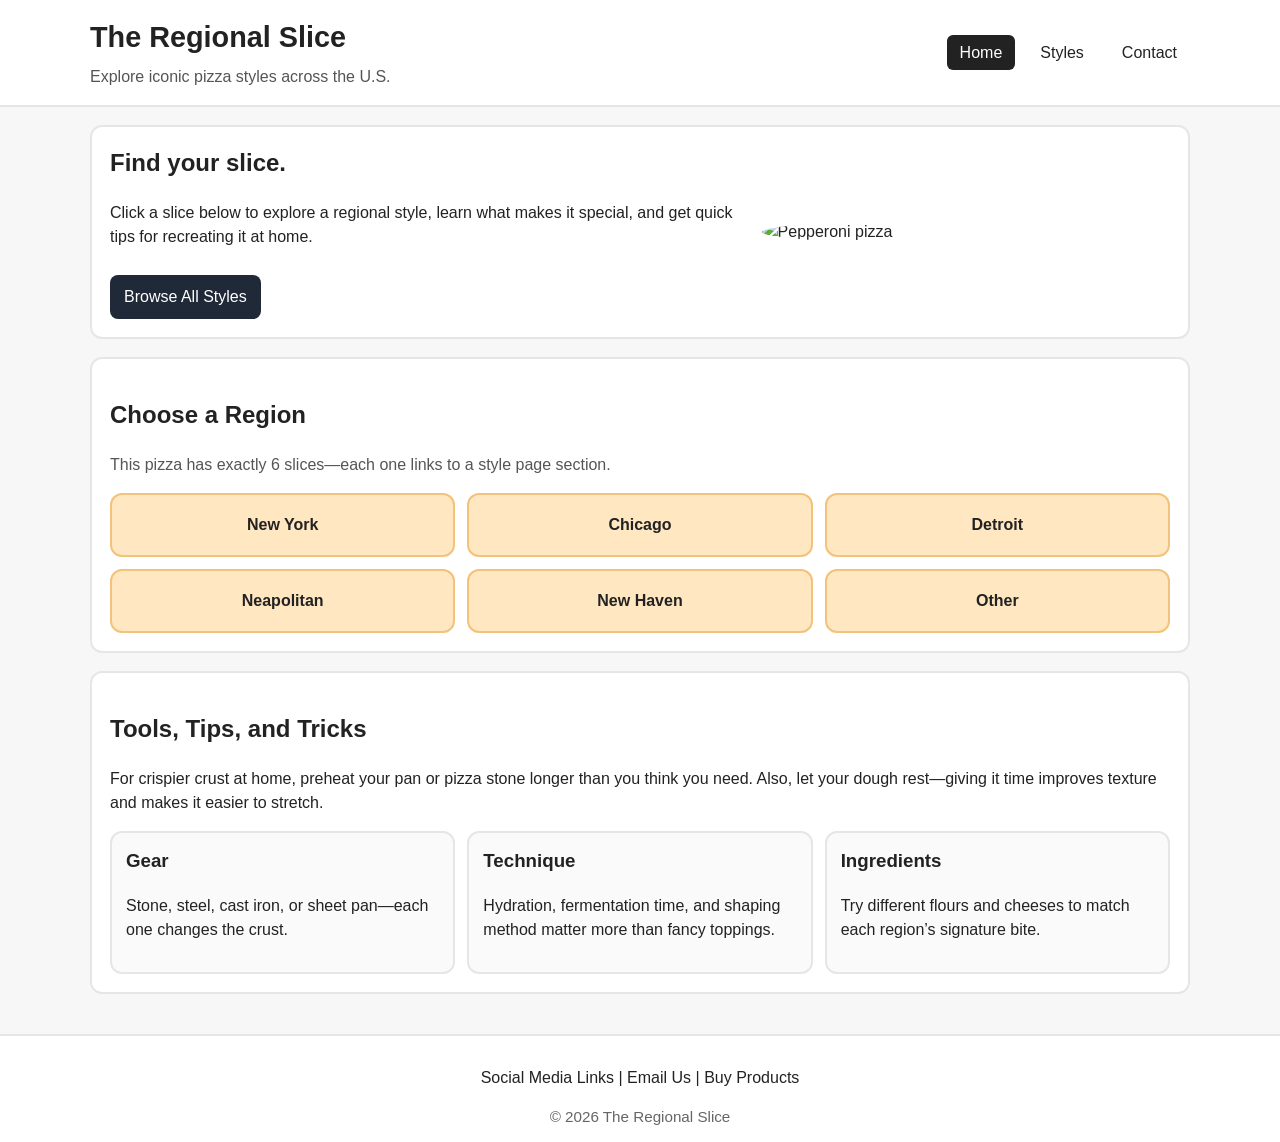
==== index.html @ 2ca46e1b "Add files via upload" ====
<!DOCTYPE html>
<html lang="en">
<head>
  <meta charset="utf-8">
  <meta name="viewport" content="width=device-width, initial-scale=1">
  <title>The Regional Slice</title>
  <link rel="stylesheet" href="style.css">
</head>

<body>
  <header class="site-header">
    <div class="header-inner">
      <div class="brand">
        <h1>The Regional Slice</h1>
        <p class="tagline">Explore iconic pizza styles across the U.S.</p>
      </div>

      <nav class="site-nav" aria-label="Main Navigation">
        <ul>
          <li><a class="active" href="index.html">Home</a></li>
          <li><a href="styles.html">Styles</a></li>
          <li><a href="contact.html">Contact</a></li>
        </ul>
      </nav>
    </div>
  </header>

  <main class="container">
    <!-- Hero -->
    <section class="hero">
      <div class="hero-text">
        <h2>Find your slice.</h2>
        <p>
          Click a slice below to explore a regional style, learn what makes it special,
          and get quick tips for recreating it at home.
        </p>
        <a class="button" href="styles.html">Browse All Styles</a>
      </div>

      <div class="hero-image">
        <img src="pizza.png" alt="Pepperoni pizza" class="hero-img">
      </div>
    </section>

    <!-- Pizza navigation -->
    <section class="pizza-nav" aria-labelledby="pizzaNavTitle">
      <h2 id="pizzaNavTitle">Choose a Region</h2>
      <p class="section-note">This pizza has exactly 6 slices—each one links to a style page section.</p>

      <div class="pizza-grid">
        <a class="slice" href="styles.html#newyork">New York</a>
        <a class="slice" href="styles.html#chicago">Chicago</a>
        <a class="slice" href="styles.html#detroit">Detroit</a>
        <a class="slice" href="styles.html#neapolitan">Neapolitan</a>
        <a class="slice" href="styles.html#newhaven">New Haven</a>
        <a class="slice" href="styles.html#other">Other</a>
      </div>
    </section>

    <!-- Supporting content -->
    <section class="supporting" aria-labelledby="tipsTitle">
      <h2 id="tipsTitle">Tools, Tips, and Tricks</h2>
      <p>
        For crispier crust at home, preheat your pan or pizza stone longer than you think you need.
        Also, let your dough rest—giving it time improves texture and makes it easier to stretch.
      </p>

      <div class="cards">
        <article class="card">
          <h3>Gear</h3>
          <p>Stone, steel, cast iron, or sheet pan—each one changes the crust.</p>
        </article>

        <article class="card">
          <h3>Technique</h3>
          <p>Hydration, fermentation time, and shaping method matter more than fancy toppings.</p>
        </article>

        <article class="card">
          <h3>Ingredients</h3>
          <p>Try different flours and cheeses to match each region’s signature bite.</p>
        </article>
      </div>
    </section>
  </main>

  <footer class="site-footer">
    <div class="container footer-inner">
      <p class="footer-links">
        <a href="#">Social Media Links</a> |
        <a href="contact.html">Email Us</a> |
        <a href="#">Buy Products</a>
      </p>
      <p class="copyright">&copy; 2026 The Regional Slice</p>
    </div>
  </footer>
</body>
</html>
---- style.css ----
/* Basic page setup */
* {
    box-sizing: border-box;
  }
  
  body {
    margin: 0;
    font-family: Arial, Helvetica, sans-serif;
    line-height: 1.5;
    background: #f7f7f7;
    color: #222;
  }
  
  .container {
    width: 92%;
    max-width: 1100px;
    margin: 0 auto;
    padding: 18px 0;
  }
  
  /* Header */
  .site-header {
    background: #ffffff;
    border-bottom: 2px solid #e6e6e6;
  }
  
  .header-inner {
    width: 92%;
    max-width: 1100px;
    margin: 0 auto;
    padding: 16px 0;
    display: flex;
    gap: 18px;
    align-items: center;
    justify-content: space-between;
  }
  
  .brand h1 {
    margin: 0;
    font-size: 1.8rem;
  }
  
  .tagline {
    margin: 6px 0 0 0;
    color: #555;
  }
  
  /* Nav */
  .site-nav ul {
    list-style: none;
    margin: 0;
    padding: 0;
    display: flex;
    gap: 12px;
  }
  
  .site-nav a {
    text-decoration: none;
    color: #222;
    padding: 8px 12px;
    border-radius: 6px;
    border: 1px solid transparent;
  }
  
  .site-nav a:hover {
    border-color: #cfcfcf;
    background: #f2f2f2;
  }
  
  .site-nav a.active {
    background: #222;
    color: #fff;
  }
  
  /* Hero */
  .hero {
    background: #ffffff;
    border: 2px solid #e6e6e6;
    border-radius: 12px;
    padding: 18px;
    display: grid;
    grid-template-columns: 1.2fr 0.8fr;
    gap: 18px;
    align-items: center;
  }
  
  .hero-text h2 {
    margin-top: 0;
  }
  
  /* Hero image (pizza.png) */
  .hero-img {
    width: 100%;
    max-width: 400px;
    height: auto;
    display: block;
    margin: 0 auto;
    border-radius: 50%;
  }
  
  /* Button */
  .button {
    display: inline-block;
    margin-top: 10px;
    padding: 10px 14px;
    background: #1f2937;
    color: #fff;
    text-decoration: none;
    border-radius: 8px;
  }
  
  .button:hover {
    opacity: 0.9;
  }
  
  /* Pizza navigation section */
  .pizza-nav {
    margin-top: 18px;
    background: #ffffff;
    border: 2px solid #e6e6e6;
    border-radius: 12px;
    padding: 18px;
  }
  
  .section-note {
    margin-top: 6px;
    color: #555;
  }
  
  /* 6 slices grid */
  .pizza-grid {
    margin-top: 14px;
    display: grid;
    grid-template-columns: repeat(3, 1fr);
    gap: 12px;
  }
  
  .slice {
    display: block;
    text-align: center;
    padding: 18px 10px;
    border-radius: 12px;
    background: #ffe7c2;
    border: 2px solid #f3c27b;
    color: #222;
    text-decoration: none;
    font-weight: bold;
  }
  
  .slice:hover {
    background: #ffd89c;
  }
  
  /* Supporting content */
  .supporting {
    margin-top: 18px;
    background: #ffffff;
    border: 2px solid #e6e6e6;
    border-radius: 12px;
    padding: 18px;
  }
  
  .cards {
    margin-top: 12px;
    display: grid;
    grid-template-columns: repeat(3, 1fr);
    gap: 12px;
  }
  
  .card {
    border: 2px solid #e6e6e6;
    border-radius: 12px;
    padding: 14px;
    background: #fafafa;
  }
  
  .card h3 {
    margin-top: 0;
  }
  
  /* Footer */
  .site-footer {
    margin-top: 22px;
    background: #ffffff;
    border-top: 2px solid #e6e6e6;
  }
  
  .footer-inner {
    padding: 14px 0;
    text-align: center;
  }
  
  .footer-links a {
    color: #222;
    text-decoration: none;
  }
  
  .footer-links a:hover {
    text-decoration: underline;
  }
  
  .copyright {
    margin: 8px 0 0 0;
    color: #666;
    font-size: 0.95rem;
  }
  
  /* Responsive tweak */
  @media (max-width: 780px) {
    .hero {
      grid-template-columns: 1fr;
    }
  
    .pizza-grid {
      grid-template-columns: repeat(2, 1fr);
    }
  
    .cards {
      grid-template-columns: 1fr;
    }
  
    .header-inner {
      flex-direction: column;
      align-items: flex-start;
    }
  }
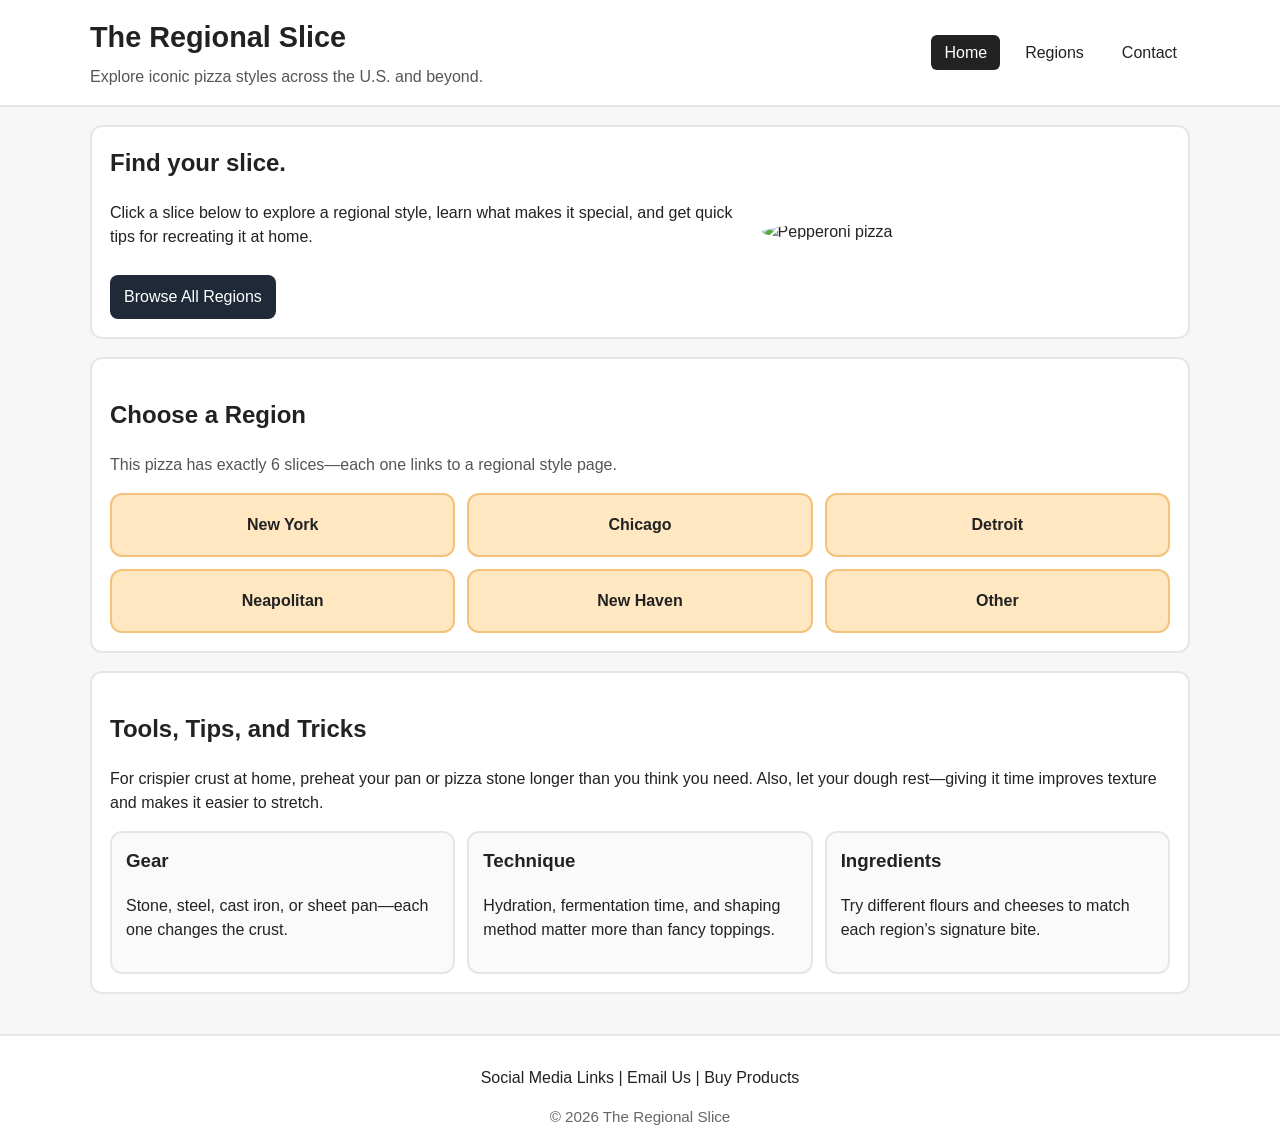
==== commit 40b40c9c: "Update index.html" ====
--- a/index.html
+++ b/index.html
@@ -3,6 +3,7 @@
 <head>
   <meta charset="utf-8">
   <meta name="viewport" content="width=device-width, initial-scale=1">
+  <meta name="description" content="Explore regional pizza styles across the U.S. including New York, Chicago, Detroit, Neapolitan, and more.">
   <title>The Regional Slice</title>
   <link rel="stylesheet" href="style.css">
 </head>
@@ -12,13 +13,13 @@
     <div class="header-inner">
       <div class="brand">
         <h1>The Regional Slice</h1>
-        <p class="tagline">Explore iconic pizza styles across the U.S.</p>
+        <p class="tagline">Explore iconic pizza styles across the U.S. and beyond.</p>
       </div>
 
       <nav class="site-nav" aria-label="Main Navigation">
         <ul>
           <li><a class="active" href="index.html">Home</a></li>
-          <li><a href="styles.html">Styles</a></li>
+          <li><a href="regions.html">Regions</a></li>
           <li><a href="contact.html">Contact</a></li>
         </ul>
       </nav>
@@ -26,6 +27,7 @@
   </header>
 
   <main class="container">
+
     <!-- Hero -->
     <section class="hero">
       <div class="hero-text">
@@ -34,7 +36,7 @@
           Click a slice below to explore a regional style, learn what makes it special,
           and get quick tips for recreating it at home.
         </p>
-        <a class="button" href="styles.html">Browse All Styles</a>
+        <a class="button" href="regions.html">Browse All Regions</a>
       </div>
 
       <div class="hero-image">
@@ -45,15 +47,17 @@
     <!-- Pizza navigation -->
     <section class="pizza-nav" aria-labelledby="pizzaNavTitle">
       <h2 id="pizzaNavTitle">Choose a Region</h2>
-      <p class="section-note">This pizza has exactly 6 slices—each one links to a style page section.</p>
+      <p class="section-note">
+        This pizza has exactly 6 slices—each one links to a regional style page.
+      </p>
 
       <div class="pizza-grid">
-        <a class="slice" href="styles.html#newyork">New York</a>
-        <a class="slice" href="styles.html#chicago">Chicago</a>
-        <a class="slice" href="styles.html#detroit">Detroit</a>
-        <a class="slice" href="styles.html#neapolitan">Neapolitan</a>
-        <a class="slice" href="styles.html#newhaven">New Haven</a>
-        <a class="slice" href="styles.html#other">Other</a>
+        <a class="slice" href="newyork.html">New York</a>
+        <a class="slice" href="chicago.html">Chicago</a>
+        <a class="slice" href="detroit.html">Detroit</a>
+        <a class="slice" href="neapolitan.html">Neapolitan</a>
+        <a class="slice" href="newhaven.html">New Haven</a>
+        <a class="slice" href="other.html">Other</a>
       </div>
     </section>
 
@@ -82,6 +86,7 @@
         </article>
       </div>
     </section>
+
   </main>
 
   <footer class="site-footer">
@@ -89,10 +94,11 @@
       <p class="footer-links">
         <a href="#">Social Media Links</a> |
         <a href="contact.html">Email Us</a> |
-        <a href="#">Buy Products</a>
+        <a href="regions.html">Buy Products</a>
       </p>
       <p class="copyright">&copy; 2026 The Regional Slice</p>
     </div>
   </footer>
+
 </body>
-</html>+</html>
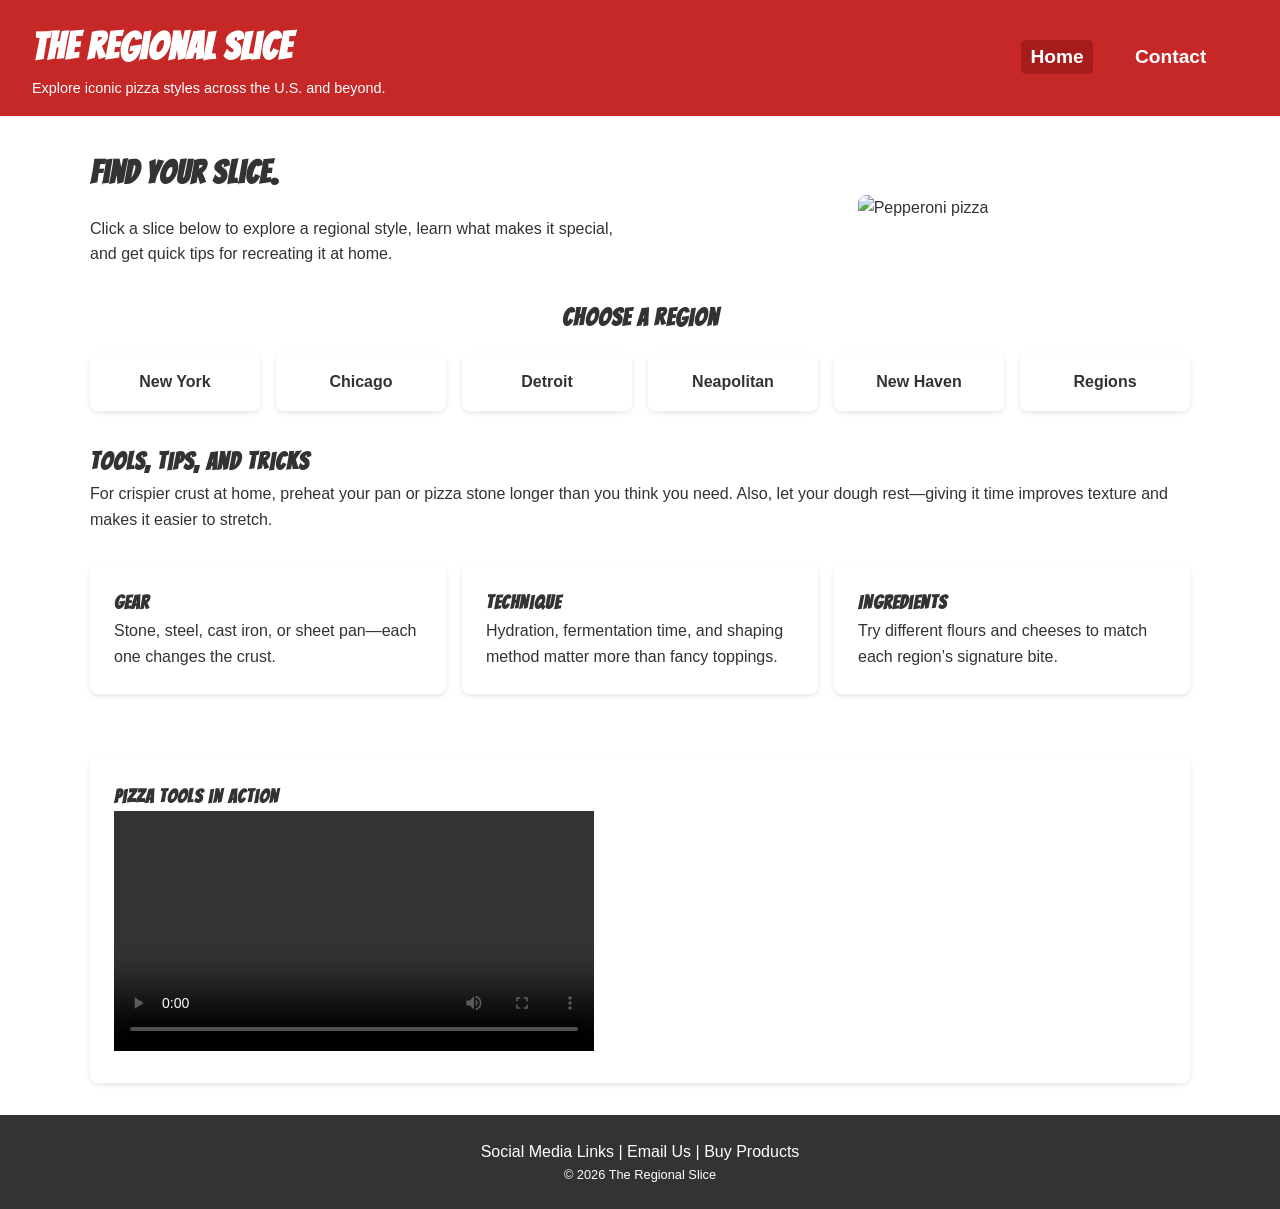
==== commit 259e2e80: "Update index.html" ====
--- a/index.html
+++ b/index.html
@@ -4,100 +4,129 @@
   <meta charset="utf-8">
   <meta name="viewport" content="width=device-width, initial-scale=1">
   <meta name="description" content="Explore regional pizza styles across the U.S. including New York, Chicago, Detroit, Neapolitan, and more.">
+  <meta name="keywords" content="pizza, regional pizza, pizza styles, New York pizza, Chicago deep dish, Detroit pizza, Neapolitan pizza, New Haven apizza, pizza tools, pizza tips">
   <title>The Regional Slice</title>
   <link rel="stylesheet" href="style.css">
+  <link href="https://fonts.googleapis.com/css2?family=Bangers&display=swap" rel="stylesheet">
 </head>
 
 <body>
-  <header class="site-header">
-    <div class="header-inner">
-      <div class="brand">
-        <h1>The Regional Slice</h1>
-        <p class="tagline">Explore iconic pizza styles across the U.S. and beyond.</p>
-      </div>
 
-      <nav class="site-nav" aria-label="Main Navigation">
-        <ul>
-          <li><a class="active" href="index.html">Home</a></li>
-          <li><a href="regions.html">Regions</a></li>
-          <li><a href="contact.html">Contact</a></li>
-        </ul>
-      </nav>
+<header class="site-header">
+  <div class="header-inner">
+    <div class="brand">
+      <h1>The Regional Slice</h1>
+      <p class="tagline">Explore iconic pizza styles across the U.S. and beyond.</p>
     </div>
-  </header>
 
-  <main class="container">
+    <nav class="site-nav" aria-label="Main Navigation">
+      <ul>
+        <li><a class="active" href="index.html">Home</a></li>
+        <li><a href="contact.html">Contact</a></li>
+      </ul>
+    </nav>
+  </div>
+</header>
 
-    <!-- Hero -->
-    <section class="hero">
-      <div class="hero-text">
-        <h2>Find your slice.</h2>
-        <p>
-          Click a slice below to explore a regional style, learn what makes it special,
-          and get quick tips for recreating it at home.
-        </p>
-        <a class="button" href="regions.html">Browse All Regions</a>
-      </div>
+<main class="container">
 
-      <div class="hero-image">
-        <img src="pizza.png" alt="Pepperoni pizza" class="hero-img">
-      </div>
-    </section>
+<section class="hero">
+  <div class="hero-text">
+    <h2>Find your slice.</h2>
+    <p>
+      Click a slice below to explore a regional style, learn what makes it special,
+      and get quick tips for recreating it at home.
+    </p>
+  </div>
 
-    <!-- Pizza navigation -->
-    <section class="pizza-nav" aria-labelledby="pizzaNavTitle">
-      <h2 id="pizzaNavTitle">Choose a Region</h2>
-      <p class="section-note">
-        This pizza has exactly 6 slices—each one links to a regional style page.
-      </p>
+  <div class="hero-image">
+    <img src="pizza.png" alt="Pepperoni pizza" class="hero-img">
+  </div>
+</section>
 
-      <div class="pizza-grid">
-        <a class="slice" href="newyork.html">New York</a>
-        <a class="slice" href="chicago.html">Chicago</a>
-        <a class="slice" href="detroit.html">Detroit</a>
-        <a class="slice" href="neapolitan.html">Neapolitan</a>
-        <a class="slice" href="newhaven.html">New Haven</a>
-        <a class="slice" href="other.html">Other</a>
-      </div>
-    </section>
+<section class="pizza-nav" aria-labelledby="pizzaNavTitle">
 
-    <!-- Supporting content -->
-    <section class="supporting" aria-labelledby="tipsTitle">
-      <h2 id="tipsTitle">Tools, Tips, and Tricks</h2>
-      <p>
-        For crispier crust at home, preheat your pan or pizza stone longer than you think you need.
-        Also, let your dough rest—giving it time improves texture and makes it easier to stretch.
-      </p>
+<h2 id="pizzaNavTitle">Choose a Region</h2>
 
-      <div class="cards">
-        <article class="card">
-          <h3>Gear</h3>
-          <p>Stone, steel, cast iron, or sheet pan—each one changes the crust.</p>
-        </article>
+<p class="section-note">
+</p>
 
-        <article class="card">
-          <h3>Technique</h3>
-          <p>Hydration, fermentation time, and shaping method matter more than fancy toppings.</p>
-        </article>
+<div class="pizza-grid">
 
-        <article class="card">
-          <h3>Ingredients</h3>
-          <p>Try different flours and cheeses to match each region’s signature bite.</p>
-        </article>
-      </div>
-    </section>
+<a class="slice" href="newyork.html">New York</a>
 
-  </main>
+<a class="slice" href="chicago.html">Chicago</a>
 
-  <footer class="site-footer">
-    <div class="container footer-inner">
-      <p class="footer-links">
-        <a href="#">Social Media Links</a> |
-        <a href="contact.html">Email Us</a> |
-        <a href="regions.html">Buy Products</a>
-      </p>
-      <p class="copyright">&copy; 2026 The Regional Slice</p>
-    </div>
+<a class="slice" href="detroit.html">Detroit</a>
+
+<a class="slice" href="neapolitan.html">Neapolitan</a>
+
+<a class="slice" href="newhaven.html">New Haven</a>
+
+<a class="slice" href="regions.html">Regions</a>
+
+</div>
+
+</section>
+
+<section class="supporting" aria-labelledby="tipsTitle">
+
+<h2 id="tipsTitle">Tools, Tips, and Tricks</h2>
+
+<p>
+For crispier crust at home, preheat your pan or pizza stone longer than you think you need.
+Also, let your dough rest—giving it time improves texture and makes it easier to stretch.
+</p>
+
+<div class="cards">
+
+<article class="card">
+<h3>Gear</h3>
+<p>Stone, steel, cast iron, or sheet pan—each one changes the crust.</p>
+</article>
+
+<article class="card">
+<h3>Technique</h3>
+<p>Hydration, fermentation time, and shaping method matter more than fancy toppings.</p>
+</article>
+
+<article class="card">
+<h3>Ingredients</h3>
+<p>Try different flours and cheeses to match each region’s signature bite.</p>
+</article>
+
+</div>
+
+<!-- VIDEO ADDED BELOW -->
+
+<div class="card">
+<h3>Pizza Tools in Action</h3>
+
+<video controls width="480">
+<source src="pizzatools.mp4" type="video/mp4">
+Your browser does not support the video tag.
+</video>
+
+</div>
+
+</section>
+
+</main>
+
+<footer class="site-footer">
+  <div class="container footer-inner">
+  
+  <p class="footer-links">
+  <a href="index.html">Social Media Links</a> |
+  <a href="contact.html">Email Us</a> |
+  <a href="https://www.amazon.com" target="_blank">Buy Products</a>
+  </p>
+  
+  <p class="copyright">
+  © 2026 The Regional Slice
+  </p>
+  
+  </div>
   </footer>
 
 </body>
--- a/style.css
+++ b/style.css
@@ -1,226 +1,231 @@
-/* Basic page setup */
 * {
-    box-sizing: border-box;
-  }
-  
-  body {
-    margin: 0;
-    font-family: Arial, Helvetica, sans-serif;
-    line-height: 1.5;
-    background: #f7f7f7;
-    color: #222;
-  }
-  
-  .container {
-    width: 92%;
-    max-width: 1100px;
-    margin: 0 auto;
-    padding: 18px 0;
-  }
-  
-  /* Header */
-  .site-header {
-    background: #ffffff;
-    border-bottom: 2px solid #e6e6e6;
-  }
-  
-  .header-inner {
-    width: 92%;
-    max-width: 1100px;
-    margin: 0 auto;
-    padding: 16px 0;
-    display: flex;
-    gap: 18px;
-    align-items: center;
-    justify-content: space-between;
-  }
-  
-  .brand h1 {
-    margin: 0;
-    font-size: 1.8rem;
-  }
-  
-  .tagline {
-    margin: 6px 0 0 0;
-    color: #555;
-  }
-  
-  /* Nav */
-  .site-nav ul {
-    list-style: none;
-    margin: 0;
-    padding: 0;
-    display: flex;
-    gap: 12px;
-  }
-  
-  .site-nav a {
-    text-decoration: none;
-    color: #222;
-    padding: 8px 12px;
-    border-radius: 6px;
-    border: 1px solid transparent;
-  }
-  
-  .site-nav a:hover {
-    border-color: #cfcfcf;
-    background: #f2f2f2;
-  }
-  
-  .site-nav a.active {
-    background: #222;
-    color: #fff;
-  }
-  
-  /* Hero */
-  .hero {
-    background: #ffffff;
-    border: 2px solid #e6e6e6;
-    border-radius: 12px;
-    padding: 18px;
-    display: grid;
-    grid-template-columns: 1.2fr 0.8fr;
-    gap: 18px;
-    align-items: center;
-  }
-  
-  .hero-text h2 {
-    margin-top: 0;
-  }
-  
-  /* Hero image (pizza.png) */
-  .hero-img {
-    width: 100%;
-    max-width: 400px;
-    height: auto;
-    display: block;
-    margin: 0 auto;
-    border-radius: 50%;
-  }
-  
-  /* Button */
-  .button {
-    display: inline-block;
-    margin-top: 10px;
-    padding: 10px 14px;
-    background: #1f2937;
-    color: #fff;
-    text-decoration: none;
-    border-radius: 8px;
-  }
-  
-  .button:hover {
-    opacity: 0.9;
-  }
-  
-  /* Pizza navigation section */
-  .pizza-nav {
-    margin-top: 18px;
-    background: #ffffff;
-    border: 2px solid #e6e6e6;
-    border-radius: 12px;
-    padding: 18px;
-  }
-  
-  .section-note {
-    margin-top: 6px;
-    color: #555;
-  }
-  
-  /* 6 slices grid */
-  .pizza-grid {
-    margin-top: 14px;
-    display: grid;
-    grid-template-columns: repeat(3, 1fr);
-    gap: 12px;
-  }
-  
-  .slice {
-    display: block;
-    text-align: center;
-    padding: 18px 10px;
-    border-radius: 12px;
-    background: #ffe7c2;
-    border: 2px solid #f3c27b;
-    color: #222;
-    text-decoration: none;
-    font-weight: bold;
-  }
-  
-  .slice:hover {
-    background: #ffd89c;
-  }
-  
-  /* Supporting content */
-  .supporting {
-    margin-top: 18px;
-    background: #ffffff;
-    border: 2px solid #e6e6e6;
-    border-radius: 12px;
-    padding: 18px;
-  }
-  
-  .cards {
-    margin-top: 12px;
-    display: grid;
-    grid-template-columns: repeat(3, 1fr);
-    gap: 12px;
-  }
-  
-  .card {
-    border: 2px solid #e6e6e6;
-    border-radius: 12px;
-    padding: 14px;
-    background: #fafafa;
-  }
-  
-  .card h3 {
-    margin-top: 0;
-  }
-  
-  /* Footer */
-  .site-footer {
-    margin-top: 22px;
-    background: #ffffff;
-    border-top: 2px solid #e6e6e6;
-  }
-  
-  .footer-inner {
-    padding: 14px 0;
-    text-align: center;
-  }
-  
-  .footer-links a {
-    color: #222;
-    text-decoration: none;
-  }
-  
-  .footer-links a:hover {
-    text-decoration: underline;
-  }
-  
-  .copyright {
-    margin: 8px 0 0 0;
-    color: #666;
-    font-size: 0.95rem;
-  }
-  
-  /* Responsive tweak */
-  @media (max-width: 780px) {
-    .hero {
-      grid-template-columns: 1fr;
-    }
-  
-    .pizza-grid {
-      grid-template-columns: repeat(2, 1fr);
-    }
-  
-    .cards {
-      grid-template-columns: 1fr;
-    }
-  
-    .header-inner {
-      flex-direction: column;
-      align-items: flex-start;
-    }
-  }+  box-sizing: border-box;
+  margin: 0;
+  padding: 0;
+}
+
+body {
+  font-family: Arial, Helvetica, sans-serif;
+  line-height: 1.6;
+  color: #333;
+
+  /* background image + soft overlay */
+  background-image:
+    linear-gradient(rgba(255,255,255,0.85), rgba(255,255,255,0.85)),
+    url("pizzabackground.jpeg");
+  background-repeat: repeat;
+  background-size: auto;
+}
+
+/* Pizza-style headings */
+h1, h2, h3 {
+  font-family: 'Bangers', cursive;
+  letter-spacing: 1px;
+}
+
+.container {
+  width: 90%;
+  max-width: 1100px;
+  margin: auto;
+}
+
+/* Header */
+.site-header {
+  background: #c62828;
+  color: #fff;
+  padding: 1rem 0;
+}
+
+.header-inner {
+  display: flex;
+  justify-content: space-between;
+  align-items: center;
+  flex-wrap: wrap;
+  padding: 0 2rem;
+}
+
+.brand h1 {
+  font-size: 2.4rem;
+}
+
+.tagline {
+  font-size: 0.9rem;
+}
+
+/* Navigation */
+.site-nav ul {
+  list-style: none;
+  display: flex;
+  gap: 2rem;
+  margin-right: 2rem;
+}
+
+.site-nav a {
+  text-decoration: none;
+  color: #fff;
+  font-weight: bold;
+  font-size: 1.2rem;
+  padding: 0.4rem 0.6rem;
+}
+
+.site-nav a:hover,
+.site-nav a.active {
+  background: #a61b1b;
+  border-radius: 5px;
+}
+
+/* Hero */
+.hero {
+  display: flex;
+  flex-wrap: wrap;
+  align-items: center;
+  margin: 2rem 0;
+  gap: 2rem;
+}
+
+.hero-text {
+  flex: 1;
+}
+
+.hero-text h2 {
+  font-size: 2rem;
+  margin-bottom: 1rem;
+}
+
+.button {
+  display: inline-block;
+  background: #c62828;
+  color: #fff;
+  padding: 0.6rem 1rem;
+  margin-top: 1rem;
+  text-decoration: none;
+  border-radius: 5px;
+}
+
+.button:hover {
+  background: #a61b1b;
+}
+
+.hero-image {
+  flex: 1;
+  text-align: center;
+}
+
+.hero-img {
+  max-width: 100%;
+  border-radius: 8px;
+}
+
+/* Pizza Navigation */
+.pizza-nav {
+  margin: 2rem 0;
+  text-align: center;
+}
+
+.pizza-grid {
+  display: grid;
+  grid-template-columns: repeat(auto-fit, minmax(120px, 1fr));
+  gap: 1rem;
+  margin-top: 1rem;
+}
+
+.slice {
+  display: block;
+  background: rgba(255,255,255,0.95);
+  padding: 1rem;
+  border-radius: 8px;
+  text-decoration: none;
+  color: #333;
+  font-weight: bold;
+  box-shadow: 0 2px 5px rgba(0,0,0,0.1);
+}
+
+.slice:hover {
+  background: #ffe0b2;
+}
+
+/* Cards (polish effect: slightly translucent) */
+.card {
+  background: rgba(255,255,255,0.95);
+  padding: 1.5rem;
+  margin: 2rem 0;
+  border-radius: 8px;
+  box-shadow: 0 2px 5px rgba(0,0,0,0.1);
+}
+
+.cards {
+  display: flex;
+  gap: 1rem;
+  flex-wrap: wrap;
+}
+
+.cards .card {
+  flex: 1;
+}
+
+/* Supporting content */
+.supporting {
+  margin: 2rem 0;
+}
+
+/* Forms */
+form {
+  margin-top: 1rem;
+}
+
+input,
+textarea {
+  width: 100%;
+  padding: 0.5rem;
+  margin-top: 0.3rem;
+  border-radius: 4px;
+  border: 1px solid #ccc;
+}
+
+input[type="submit"] {
+  width: auto;
+  background: #c62828;
+  color: #fff;
+  border: none;
+  cursor: pointer;
+  margin-top: 1rem;
+  padding: 0.6rem 1rem;
+}
+
+input[type="submit"]:hover {
+  background: #a61b1b;
+}
+
+/* Footer */
+.site-footer {
+  background: #333;
+  color: #fff;
+  padding: 1.5rem 0;
+  margin-top: 2rem;
+}
+
+.footer-inner {
+  text-align: center;
+}
+
+.footer-links a {
+  color: #fff;
+  text-decoration: none;
+}
+
+.footer-links a:hover {
+  text-decoration: underline;
+}
+
+.copyright {
+  font-size: 0.8rem;
+}
+
+/* Region images */
+.region-img {
+  width: 100%;
+  max-width: 600px;
+  display: block;
+  margin: 1rem 0;
+  border-radius: 8px;
+}
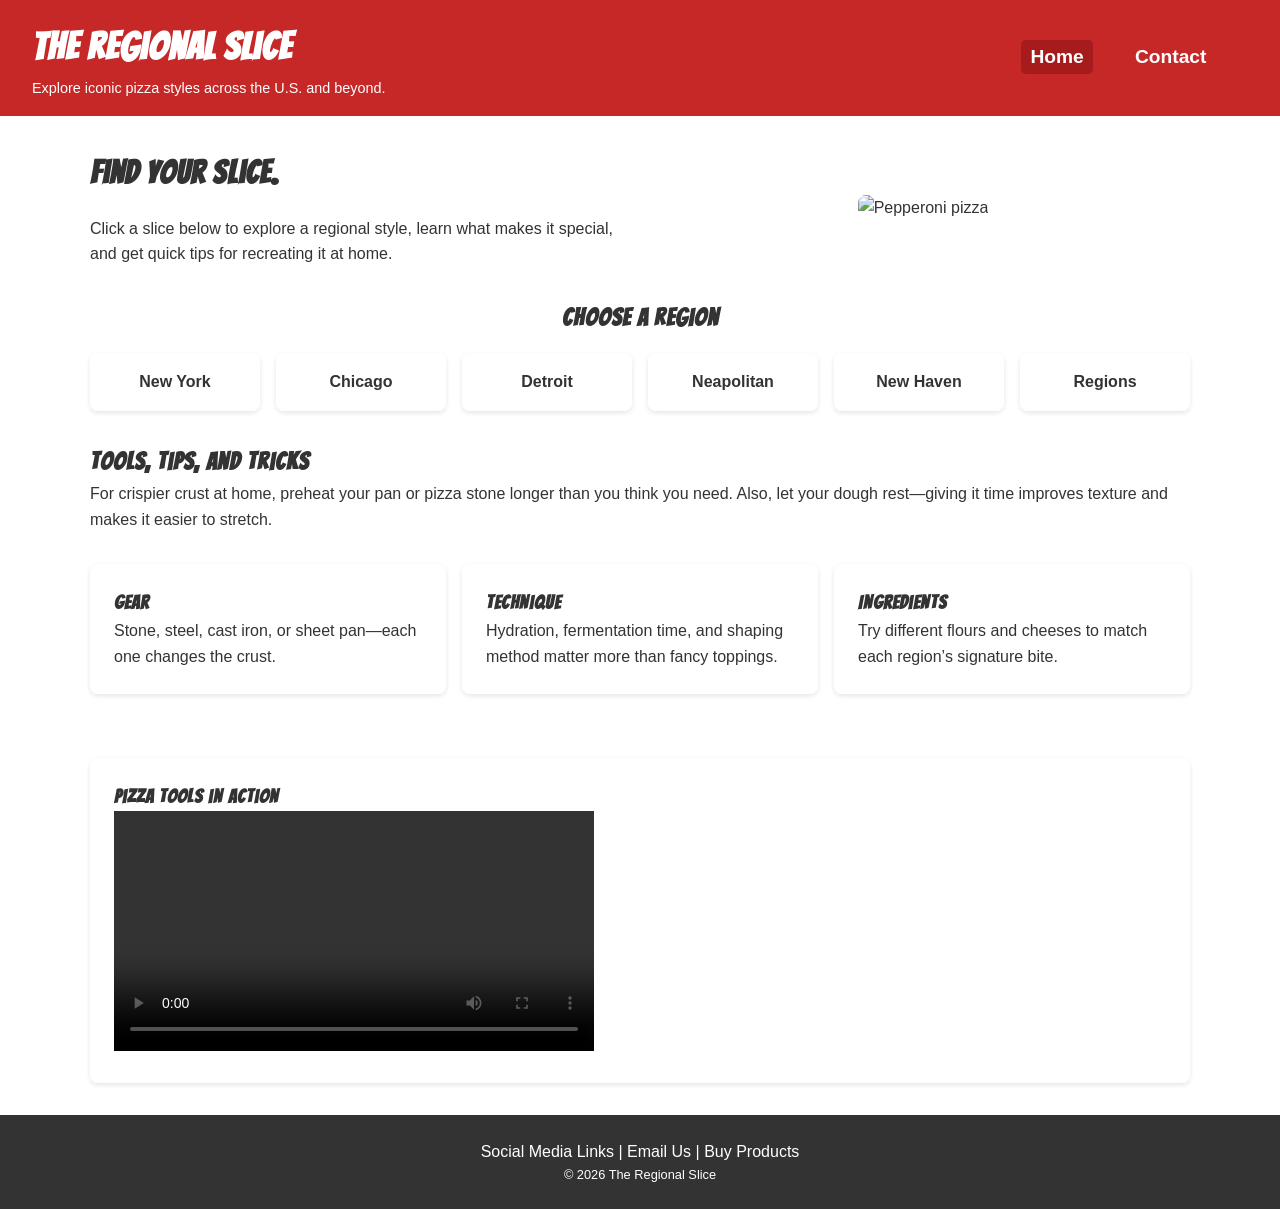
==== commit 2e1164ad: "Update index.html" ====
--- a/index.html
+++ b/index.html
@@ -8,6 +8,14 @@
   <title>The Regional Slice</title>
   <link rel="stylesheet" href="style.css">
   <link href="https://fonts.googleapis.com/css2?family=Bangers&display=swap" rel="stylesheet">
+<script async src="https://www.googletagmanager.com/gtag/js?id=G-RJY26VDH93"></script>
+<script>
+  window.dataLayer = window.dataLayer || [];
+  function gtag(){dataLayer.push(arguments);}
+  gtag('js', new Date());
+
+  gtag('config', 'G-RJY26VDH93');
+</script>
 </head>
 
 <body>
